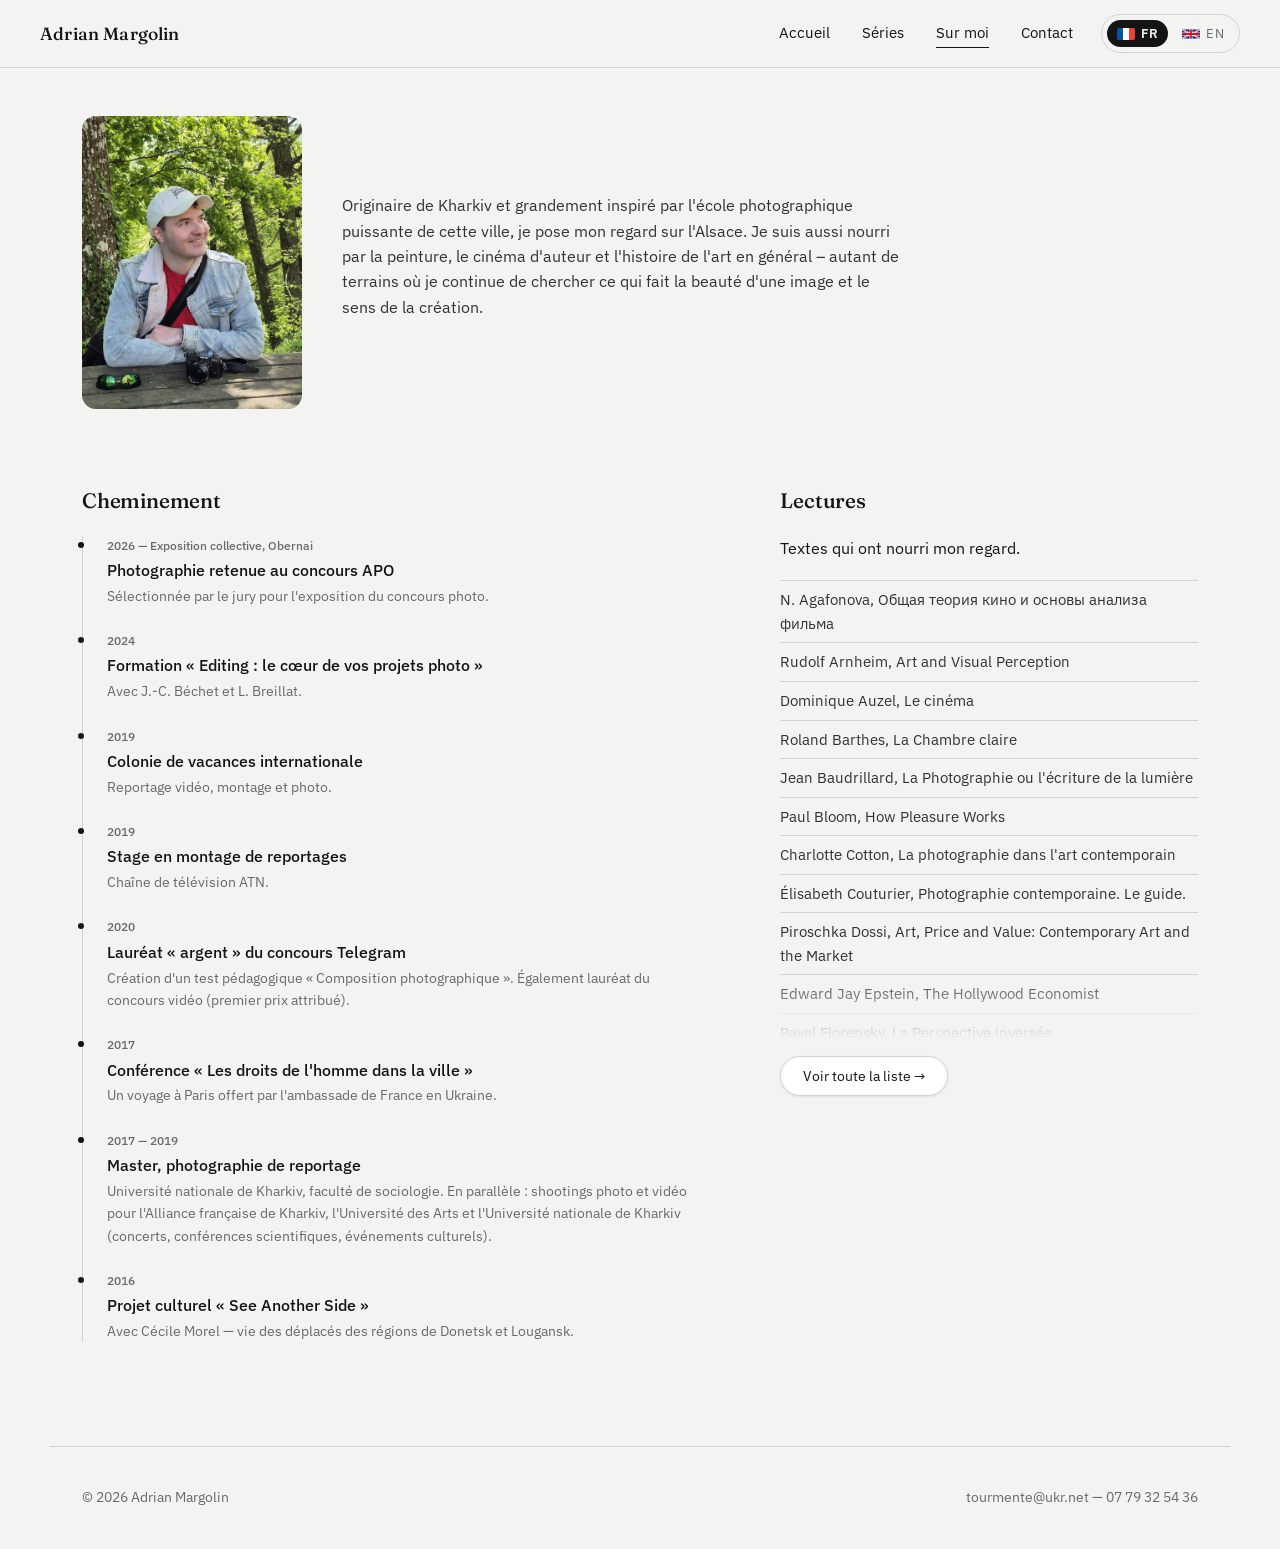
==== apropos.html @ c422d4ca "Add files via upload" ====
<!doctype html>
<html lang="fr">
<head>
<meta charset="utf-8">
<meta name="viewport" content="width=device-width, initial-scale=1">
<title>Sur moi — Adrian Margolin</title>
<meta name="description" content="Adrian Margolin, photographe originaire de Kharkiv, basé à Obernai, Strasbourg, Metz.">
<link rel="icon" type="image/svg+xml" href="assets/img/favicon.svg">
<link rel="stylesheet" href="assets/css/style.css">
<link rel="stylesheet" href="assets/css/contact.css">
</head>
<body>
<script src="assets/js/transition.js"></script>
<script src="assets/js/i18n.js"></script>

<nav class="site-nav">
  <a class="mark" href="index.html">Adrian Margolin</a>
  <div class="nav-links-wrap">
  <ul>
    <li><a href="index.html"><span data-en="Home">Accueil</span></a></li>
    <li><a href="series.html"><span data-en="Series">Séries</span></a></li>
    <li><a href="apropos.html" aria-current="page"><span data-en="About">Sur moi</span></a></li>
    <li><a href="contact.html"><span data-en="Contact">Contact</span></a></li>
  </ul>
  <div class="nav-right">
    <div class="lang-toggle">
      <button type="button" data-lang-btn="fr"><svg class="flag" viewBox="0 0 30 20" aria-hidden="true"><rect width="10" height="20" fill="#0055A4"/><rect x="10" width="10" height="20" fill="#fff"/><rect x="20" width="10" height="20" fill="#EF4135"/></svg><span>FR</span></button>
      <span class="sep">/</span>
      <button type="button" data-lang-btn="en"><svg class="flag" viewBox="0 0 60 30" aria-hidden="true"><rect width="60" height="30" fill="#00247d"/><path d="M0,0 L60,30 M60,0 L0,30" stroke="#fff" stroke-width="6"/><path d="M0,0 L60,30 M60,0 L0,30" stroke="#cf142b" stroke-width="2"/><path d="M30,0 V30 M0,15 H60" stroke="#fff" stroke-width="10"/><path d="M30,0 V30 M0,15 H60" stroke="#cf142b" stroke-width="6"/></svg><span>EN</span></button>
    </div>
  </div>
  </div>
</nav>

<header class="apropos-head container">
  <div class="apropos-portrait">
    <img src="photos/adrian-portrait.jpg" alt="Adrian Margolin, appareil photo à la main" data-en-alt="Adrian Margolin, holding a camera">
  </div>
  <div class="apropos-text">
    <p data-en="Originally from Kharkiv and deeply inspired by that city's powerful photographic school, I now turn my eye to Alsace. I am also nourished by painting, arthouse cinema and art history in general — all territories where I keep searching for what makes an image beautiful and gives meaning to creation.">Originaire de Kharkiv et grandement inspiré par l'école photographique puissante de cette ville, je pose mon regard sur l'Alsace. Je suis aussi nourri par la peinture, le cinéma d'auteur et l'histoire de l'art en général – autant de terrains où je continue de chercher ce qui fait la beauté d'une image et le sens de la création.</p>
  </div>
</header>

<main class="container">
  <div class="about-grid">
    <div>
      <h2 data-en="Journey">Cheminement</h2>
      <div class="timeline">
        <div class="tl-item">
          <div class="tl-year">2026 — Exposition collective, Obernai</div>
          <div class="tl-title" data-en="Photograph selected for the APO competition">Photographie retenue au concours APO</div>
          <div class="tl-desc" data-en="Selected by the jury for the photo competition's exhibition.">Sélectionnée par le jury pour l'exposition du concours photo.</div>
        </div>
        <div class="tl-item">
          <div class="tl-year">2024</div>
          <div class="tl-title" data-en="Training: « Editing: the heart of your photo projects »">Formation « Editing : le cœur de vos projets photo »</div>
          <div class="tl-desc" data-en="With J.-C. Béchet and L. Breillat.">Avec J.-C. Béchet et L. Breillat.</div>
        </div>
        <div class="tl-item">
          <div class="tl-year">2019</div>
          <div class="tl-title" data-en="International summer camp">Colonie de vacances internationale</div>
          <div class="tl-desc" data-en="Video reporting, editing and photography.">Reportage vidéo, montage et photo.</div>
        </div>
        <div class="tl-item">
          <div class="tl-year">2019</div>
          <div class="tl-title" data-en="Internship editing news reports">Stage en montage de reportages</div>
          <div class="tl-desc" data-en="ATN television channel.">Chaîne de télévision ATN.</div>
        </div>
        <div class="tl-item">
          <div class="tl-year">2020</div>
          <div class="tl-title" data-en="Silver award, Telegram competition">Lauréat « argent » du concours Telegram</div>
          <div class="tl-desc" data-en="Creation of an educational test, « Photographic composition ». Also winner of the video competition (first prize awarded).">Création d'un test pédagogique « Composition photographique ». Également lauréat du concours vidéo (premier prix attribué).</div>
        </div>
        <div class="tl-item">
          <div class="tl-year">2017</div>
          <div class="tl-title" data-en="Conference « Human rights in the city »">Conférence « Les droits de l'homme dans la ville »</div>
          <div class="tl-desc" data-en="A trip to Paris offered by the French embassy in Ukraine.">Un voyage à Paris offert par l'ambassade de France en Ukraine.</div>
        </div>
        <div class="tl-item">
          <div class="tl-year">2017 — 2019</div>
          <div class="tl-title" data-en="Master's degree, documentary photography">Master, photographie de reportage</div>
          <div class="tl-desc" data-en="Kharkiv National University, faculty of sociology. Alongside it: photo and video shoots for the Alliance française de Kharkiv, the University of Arts and Kharkiv National University (concerts, academic conferences, cultural events).">Université nationale de Kharkiv, faculté de sociologie. En parallèle : shootings photo et vidéo pour l'Alliance française de Kharkiv, l'Université des Arts et l'Université nationale de Kharkiv (concerts, conférences scientifiques, événements culturels).</div>
        </div>
        <div class="tl-item">
          <div class="tl-year">2016</div>
          <div class="tl-title" data-en="Cultural project « See Another Side »">Projet culturel « See Another Side »</div>
          <div class="tl-desc" data-en="With Cécile Morel — the life of displaced people from the Donetsk and Luhansk regions.">Avec Cécile Morel — vie des déplacés des régions de Donetsk et Lougansk.</div>
        </div>
      </div>
    </div>

    <div>
      <h2 data-en="Readings">Lectures</h2>
      <p class="lede" style="margin-bottom:20px;" data-en="Texts that have shaped how I see.">Textes qui ont nourri mon regard.</p>
      <div class="reading-wrap" id="reading-wrap">
        <ul class="reading-list" id="reading-list"></ul>
        <div class="reading-fade"></div>
      </div>
      <button class="link-arrow" id="reading-toggle" type="button" data-en="See full list →">Voir toute la liste →</button>
    </div>
  </div>
</main>

<footer class="site-footer container">
  <div class="foot-row">
    <span>© <span id="year"></span> Adrian Margolin</span>
    <span><a href="mailto:tourmente@ukr.net">tourmente@ukr.net</a> — <a href="tel:+33779325436">07 79 32 54 36</a></span>
  </div>
</footer>

<script src="assets/js/main.js"></script>
<script>
  // { auteur, titre } — l'auteur n'est indiqué que lorsqu'il est connu avec certitude ;
  // pas de nom inventé pour les autres.
  var LECTURES = [
    { titre: "Общая теория кино и основы анализа фильма", auteur: "N. Agafonova" },
    { titre: "Art and Visual Perception", auteur: "Rudolf Arnheim" },
    { titre: "Le cinéma", auteur: "Dominique Auzel" },
    { titre: "La Chambre claire", auteur: "Roland Barthes" },
    { titre: "La Photographie ou l'écriture de la lumière", auteur: "Jean Baudrillard" },
    { titre: "How Pleasure Works", auteur: "Paul Bloom" },
    { titre: "La photographie dans l'art contemporain", auteur: "Charlotte Cotton" },
    { titre: "Photographie contemporaine. Le guide.", auteur: "Élisabeth Couturier" },
    { titre: "Art, Price and Value: Contemporary Art and the Market", auteur: "Piroschka Dossi" },
    { titre: "The Hollywood Economist", auteur: "Edward Jay Epstein" },
    { titre: "La Perspective inversée", auteur: "Pavel Florensky" },
    { titre: "Pour une philosophie de la photographie", auteur: "Vilém Flusser" },
    { titre: "The Curator's Handbook", auteur: "Adrian George" },
    { titre: "Lettres à son frère Théo", auteur: "Vincent van Gogh" },
    { titre: "White Space Is Not Your Enemy", auteur: "Kim Golombisky & Rebecca Hagen" },
    { titre: "Warhol", auteur: "Klaus Honnef" },
    { titre: "The Art of Color", auteur: "Johannes Itten" },
    { titre: "Du spirituel dans l'art et dans la peinture en particulier", auteur: "Vassily Kandinsky" },
    { titre: "Point et ligne sur plan : contribution à l'analyse des éléments de la peinture", auteur: "Vassily Kandinsky" },
    { titre: "Фотография как", auteur: "Aleksandr Lapin" },
    { titre: "Sémiotique du cinéma", auteur: "Youri Lotman" },
    { titre: "De Cézanne au suprématisme", auteur: "Kasimir Malevitch" },
    { titre: "Dialogue: The Art of Verbal Action for Page, Stage, and Screen", auteur: "Robert McKee" },
    { titre: "Story. Substance, Structure, Style and The Principles of Screenwriting", auteur: "Robert McKee" },
    { titre: "Кино между адом и раем", auteur: "Alexandre Mitta" },
    { titre: "Petite philosophie de l'art de Platon à Deleuze", auteur: "Cyril Morana & Éric Oudin" },
    { titre: "Les couleurs de nos souvenirs", auteur: "Michel Pastoureau" },
    { titre: "Du Beau", auteur: "Plotin" },
    { titre: "The Evolution of Beauty", auteur: "Richard Prum" },
    { titre: "La photographie, entre document et art contemporain", auteur: "André Rouillé" },
    { titre: "L'expérience esthétique", auteur: "Jean-Marie Schaeffer" },
    { titre: "Sur la photographie", auteur: "Susan Sontag" },
    { titre: "Le XXe siècle, histoire philosophique des arts", auteur: "Carole Talon-Hugon" },
    { titre: "An Introduction to the Historical Study of Art", auteur: "Boris Vipper" },
    { titre: "Petite histoire des Couleurs. Chefs-d’œuvres, symbolique, matérieux.", auteur: "Camille Viéville" },
    { titre: "Perfect Me: Beauty as an Ethical Ideal", auteur: "Heather Widdows" },
  ];

  var list = document.getElementById('reading-list');
  LECTURES.forEach(function (item) {
    var li = document.createElement('li');
    li.textContent = item.auteur ? (item.auteur + ', ' + item.titre) : item.titre;
    list.appendChild(li);
  });

  var wrap = document.getElementById('reading-wrap');
  var toggle = document.getElementById('reading-toggle');
  toggle.addEventListener('click', function () {
    var expanded = wrap.classList.toggle('is-expanded');
    var lang = window.siteLang ? window.siteLang() : 'fr';
    var labels = expanded
      ? { fr: 'Voir moins ←', en: 'See less ←' }
      : { fr: 'Voir toute la liste →', en: 'See full list →' };
    toggle.textContent = labels[lang];
  });
</script>
</body>
</html>
---- assets/css/style.css ----
/* =========================================================
   Adrian Margolin — Portfolio photographique
   style.css : réinitialisation, tokens, typographie, nav, footer
   ========================================================= */

@import url('https://fonts.googleapis.com/css2?family=Fraunces:ital,opsz,wght@0,9..144,300;0,9..144,400;0,9..144,500;0,9..144,600;1,9..144,400;1,9..144,500&family=IBM+Plex+Sans:wght@400;500;600&display=swap');

:root{
  /* neutre, classique : le gris très clair porte les images, pas de teinte marketing */
  --ink:        #141414;
  --ink-soft:   #33322f;
  --bone:       #f3f3f1;
  --bone-dim:   #e5e4e0;
  --paper-line: #d3d2cd;
  --stone:      #6a6965;
  --dusk:       #33456b;
  --dusk-dim:   #cfd6e4;

  --font-display: 'Fraunces', Georgia, serif;
  --font-body: 'IBM Plex Sans', -apple-system, sans-serif;

  --measure: 62ch;
  --nav-h: 68px;
}

*, *::before, *::after{ box-sizing: border-box; }

figure{ margin: 0; }

html{ scroll-behavior: smooth; }

body{
  margin:0;
  background: var(--bone);
  color: var(--ink);
  font-family: var(--font-body);
  font-size: 16px;
  line-height: 1.55;
  -webkit-font-smoothing: antialiased;
}

@media (prefers-reduced-motion: reduce){
  html{ scroll-behavior:auto; }
  *, *::before, *::after{ animation-duration: 0.001ms !important; animation-iteration-count: 1 !important; transition-duration: 0.001ms !important; }
}

img{ max-width:100%; display:block; }

a{ color:inherit; text-decoration:none; }

h1,h2,h3{
  font-family: var(--font-display);
  font-weight: 500;
  margin: 0;
  letter-spacing: -0.01em;
}

p{ margin: 0 0 1em; max-width: var(--measure); }

:focus-visible{
  outline: 2px solid var(--dusk);
  outline-offset: 3px;
}

.container{
  max-width: 1180px;
  margin: 0 auto;
  padding: 0 32px;
}

@media (max-width: 640px){
  .container{ padding: 0 20px; }
}

/* ---------- Navigation ---------- */
.site-nav{
  position: relative;
  height: var(--nav-h);
  display:flex;
  align-items:center;
  justify-content:space-between;
  padding: 0 40px;
  border-bottom: 1px solid var(--paper-line);
  background: var(--bone);
  z-index: 200;
}

.site-nav .mark{
  font-family: var(--font-display);
  font-size: 1.1rem;
  font-weight: 500;
  letter-spacing: 0.01em;
}

.site-nav ul{
  list-style:none;
  display:flex;
  gap: 32px;
  margin:0; padding:0;
  font-size: 0.92rem;
}

.site-nav a{
  position:relative;
  padding: 4px 0;
}

.site-nav a::after{
  content:"";
  position:absolute;
  left:0; right:0; bottom:-2px;
  height:1px;
  background: currentColor;
  transform: scaleX(0);
  transform-origin: left;
  transition: transform .3s ease;
}

.site-nav a:hover::after,
.site-nav a[aria-current="page"]::after{
  transform: scaleX(1);
}

@media (max-width: 640px){
  .site-nav{ padding: 0 20px; }
  .site-nav ul{ gap: 18px; font-size: .84rem; }
}

/* ---------- Liens d'action ----------
   Pas de boutons pleins ni de pilules : un lien de texte simple,
   souligné au survol, comme sur un site d'artiste. */
.link-arrow{
  display:inline-flex;
  align-items:baseline;
  gap: 8px;
  font-family: var(--font-body);
  font-size: .95rem;
  color: var(--ink);
  border-bottom: 1px solid var(--ink);
  padding-bottom: 2px;
  transition: opacity .2s ease;
}
.link-arrow:hover{ opacity: .6; }

.link-arrow-light{
  color: var(--bone);
  border-bottom-color: rgba(243,243,241,.6);
}

/* variante conservée pour la visionneuse : discrète, non pleine */
.btn-line{
  display:inline-block;
  padding: 9px 18px;
  font-family: var(--font-body);
  font-size: .86rem;
  color: var(--ink);
  border: 1px solid var(--paper-line);
  border-radius: 999px;
  transition: border-color .2s ease;
}
.btn-line:hover{ border-color: var(--ink); }

/* ---------- Section utilities ---------- */
.eyebrow-plain{
  font-family: var(--font-body);
  font-size: .82rem;
  color: var(--stone);
  margin: 0 0 10px;
}

section{ padding: 96px 0; }

@media (max-width: 720px){
  section{ padding: 64px 0; }
}

.section-head{
  display:flex;
  justify-content:space-between;
  align-items:flex-end;
  gap: 24px;
  margin-bottom: 44px;
}

hr.rule{
  border:none;
  border-top: 1px solid var(--paper-line);
  margin: 0;
}

/* ---------- Footer ----------
   Plat, clair, sans bloc sombre : une ligne de séparation et le nécessaire. */
.site-footer{
  border-top: 1px solid var(--paper-line);
  padding-top: 40px;
  padding-bottom: 40px;
  color: var(--stone);
  font-size: .88rem;
}

.site-footer .foot-row{
  display:flex;
  justify-content:space-between;
  flex-wrap: wrap;
  gap: 14px;
}

.site-footer a:hover{ text-decoration: underline; }

/* ---------- Page header (galerie / contact) ---------- */
.page-head{
  padding: 56px 0 48px;
  border-bottom: 1px solid var(--paper-line);
}

.page-head h1{
  font-size: clamp(2.2rem, 5vw, 3.4rem);
  max-width: 16ch;
}

.page-head .lede{
  margin-top: 18px;
  color: var(--stone);
  font-size: 1.05rem;
  max-width: 52ch;
}

/* ---------- Transition en fondu entre les pages ---------- */
html.fade-ready{
  opacity: 0;
}

html.fade-ready.fade-in{
  opacity: 1;
  transition: opacity 260ms ease;
}

html.fade-ready.fade-out{
  opacity: 0;
  transition: opacity 220ms ease;
}

@media (prefers-reduced-motion: reduce){
  html.fade-ready{ opacity: 1; transition: none !important; }
}

/* ---------- Le photographe qui court après le curseur ---------- */
#cursor-chaser{
  position: fixed;
  top: 0; left: 0;
  width: 46px; height: 74px;
  z-index: 120;
  pointer-events: none;
  background-repeat: no-repeat;
  background-size: auto 100%;
  image-rendering: pixelated;
  will-change: transform;
  display: none;
}

#cursor-chaser.is-active{ display: block; }

/* ---------- Bouton "retour en haut" ---------- */
#back-to-top{
  position: fixed;
  right: 28px;
  bottom: 28px;
  width: 46px;
  height: 46px;
  border-radius: 50%;
  background: var(--ink);
  color: var(--bone);
  border: none;
  display: flex;
  align-items: center;
  justify-content: center;
  cursor: pointer;
  opacity: 0;
  visibility: hidden;
  transform: translateY(10px);
  transition: opacity .25s ease, transform .25s ease, visibility .25s;
  z-index: 150;
  box-shadow: 0 2px 10px rgba(0,0,0,.18);
}

#back-to-top.is-visible{
  opacity: 1;
  visibility: visible;
  transform: translateY(0);
}

#back-to-top svg{ width: 18px; height: 18px; }

@media (max-width: 640px){
  #back-to-top{ right: 16px; bottom: 16px; }
}

/* ---------- Bascule de langue ---------- */
.lang-toggle{
  display: flex;
  align-items: center;
  gap: 4px;
  margin-left: 28px;
  padding: 5px;
  border: 1px solid var(--paper-line);
  border-radius: 999px;
  font-size: .8rem;
}

.lang-toggle button{
  display: inline-flex;
  align-items: center;
  gap: 6px;
  background: none;
  border: none;
  padding: 5px 10px;
  border-radius: 999px;
  cursor: pointer;
  color: var(--stone);
  font-family: var(--font-body);
  font-size: .8rem;
  letter-spacing: .02em;
}

.lang-toggle .flag{
  width: 18px;
  height: 12px;
  border-radius: 2px;
  flex-shrink: 0;
}

.lang-toggle button.is-active{
  color: var(--bone);
  background: var(--ink);
  font-weight: 600;
}

.lang-toggle .sep{ display: none; }

.site-nav .nav-right{
  display: flex;
  align-items: center;
}

.nav-links-wrap{
  display: flex;
  align-items: center;
}

@media (max-width: 640px){
  .lang-toggle{ margin-left: 14px; }
}
---- assets/css/contact.css ----
/* =========================================================
   contact.css — page Contact (sobre, claire, uniquement la photo)
   ========================================================= */

.about-grid{
  display:grid;
  grid-template-columns: 1.2fr .8fr;
  gap: 72px;
  padding: 56px 0 80px;
}

.about-grid h2{
  font-size: 1.3rem;
  font-weight: 500;
  margin: 40px 0 18px;
}
.about-grid h2:first-child{ margin-top: 0; }

.about-grid .body-text p{ color: var(--ink-soft); }

.pill-row{
  display:flex;
  flex-wrap:wrap;
  gap: 8px;
  margin-top: 4px;
}

.pill{
  border: 1px solid var(--paper-line);
  padding: 6px 13px;
  font-size: .82rem;
  color: var(--ink-soft);
}

.timeline{
  border-left: 1px solid var(--paper-line);
  padding-left: 24px;
}

.tl-item{ margin-bottom: 24px; position:relative; }
.tl-item::before{
  content:"";
  position:absolute;
  left: -29px; top: 6px;
  width: 6px; height: 6px;
  border-radius: 50%;
  background: var(--ink);
}
.tl-year{
  font-family: var(--font-body);
  font-size: .78rem;
  color: var(--stone);
  font-weight: 500;
  margin-bottom: 3px;
}
.tl-title{ font-weight: 500; }
.tl-desc{ font-size: .9rem; color: var(--stone); margin-top: 2px; }

.distinction{ margin-bottom: 4px; }

@media (max-width: 860px){
  .about-grid{ grid-template-columns: 1fr; gap: 16px; }
}

/* ---------- Contact ---------- */
.contact-section{
  border-top: 1px solid var(--paper-line);
  padding-top: 72px;
  padding-bottom: 88px;
}

.contact-solo{
  display:grid;
  grid-template-columns: 340px 1fr;
  gap: 56px;
  align-items: center;
}

.contact-solo h2{
  font-size: clamp(1.5rem, 3vw, 1.9rem);
  font-weight: 500;
}

.contact-solo .lede{
  color: var(--stone);
  margin-top: 14px;
  max-width: 46ch;
}

.contact-list{
  list-style:none;
  margin: 28px 0 0; padding:0;
  font-size: .98rem;
  max-width: 420px;
}
.contact-list li{
  padding: 13px 0;
  border-top: 1px solid var(--paper-line);
  display:flex;
  justify-content:space-between;
  gap: 20px;
}
.contact-list li:last-child{ border-bottom: 1px solid var(--paper-line); }
.contact-list span.label{ color: var(--stone); font-size: .84rem; }

@media (max-width: 720px){
  .contact-solo{ grid-template-columns: 1fr; gap: 28px; }
}

/* ---------- Page "Sur moi" ---------- */
.apropos-head{
  display:grid;
  grid-template-columns: 220px 1fr;
  gap: 40px;
  align-items:center;
  padding-top: 48px;
  padding-bottom: 20px;
}

.apropos-portrait img{
  width:100%;
  aspect-ratio: 3/4;
  object-fit: cover;
  border-radius: 14px;
}

.apropos-head h1{ font-size: clamp(1.25rem, 2.1vw, 1.55rem); font-weight:500; margin-top:8px; line-height:1.35; }

@media (max-width: 640px){
  .apropos-head{ grid-template-columns: 140px 1fr; gap: 22px; }
}

/* ---------- Lectures ---------- */
.reading-list{
  list-style:none;
  margin:0; padding:0;
  columns: 2 220px;
  column-gap: 28px;
  font-size: .92rem;
  color: var(--ink-soft);
  line-height: 1.6;
}
.reading-list li{
  break-inside: avoid;
  padding: 7px 0;
  border-top: 1px solid var(--paper-line);
}

.reading-wrap{
  position: relative;
  max-height: 460px;
  overflow: hidden;
}

.reading-wrap.is-expanded{ max-height: none; }

.reading-wrap .reading-fade{
  position: absolute;
  left:0; right:0; bottom:0;
  height: 70px;
  background: linear-gradient(to bottom, rgba(243,243,241,0), var(--bone));
  pointer-events: none;
}

.reading-wrap.is-expanded .reading-fade{ display:none; }

@media (max-width: 640px){
  .reading-list{ columns: 1; }
}

/* ---------- Texte simple "Sur moi" (sans titre) ---------- */
.apropos-text p{
  color: var(--ink-soft);
  font-size: 1.02rem;
  max-width: 56ch;
}
.apropos-text p:first-child{ margin-bottom: 14px; }

/* ---------- Bouton "voir toute la liste" : blanc, arrondi ---------- */
#reading-toggle{
  display: inline-block;
  margin-top: 16px;
  padding: 10px 22px;
  background: #fff;
  border: 1px solid var(--paper-line);
  border-radius: 999px;
  box-shadow: 0 1px 3px rgba(0,0,0,.08);
  font-size: .88rem;
  color: var(--ink);
}
#reading-toggle:hover{ box-shadow: 0 2px 6px rgba(0,0,0,.12); border-color: var(--ink); }

/* ---------- Portrait sur Contact ---------- */
.contact-avatar{
  width: 100%;
  aspect-ratio: 3/4;
  object-fit: cover;
  border-radius: 18px;
}
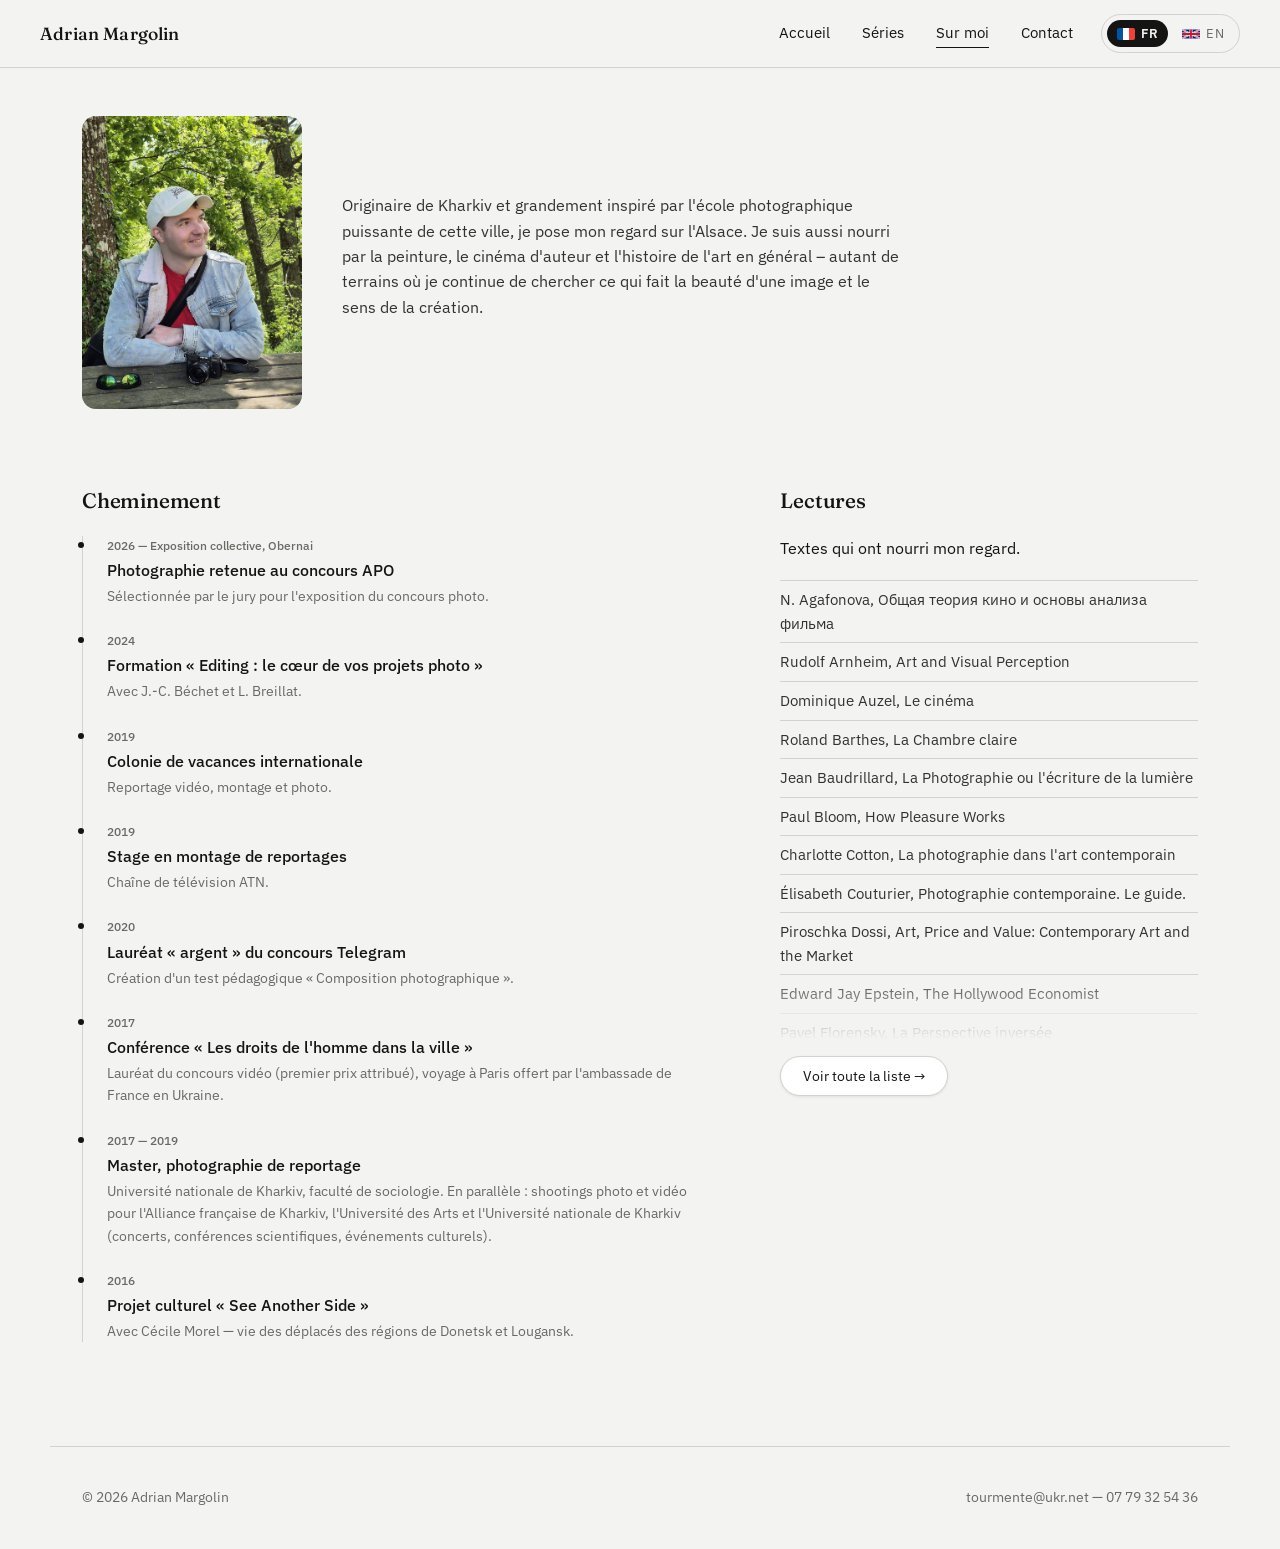
==== commit 546fe00d: "Modify timeline descriptions in apropos.html Updated descriptions for awards and events in the timel" ====
--- a/apropos.html
+++ b/apropos.html
@@ -69,12 +69,12 @@
         <div class="tl-item">
           <div class="tl-year">2020</div>
           <div class="tl-title" data-en="Silver award, Telegram competition">Lauréat « argent » du concours Telegram</div>
-          <div class="tl-desc" data-en="Creation of an educational test, « Photographic composition ». Also winner of the video competition (first prize awarded).">Création d'un test pédagogique « Composition photographique ». Également lauréat du concours vidéo (premier prix attribué).</div>
+          <div class="tl-desc" data-en="Creation of an educational test, « Photographic composition ».">Création d'un test pédagogique « Composition photographique ».</div>
         </div>
         <div class="tl-item">
           <div class="tl-year">2017</div>
           <div class="tl-title" data-en="Conference « Human rights in the city »">Conférence « Les droits de l'homme dans la ville »</div>
-          <div class="tl-desc" data-en="A trip to Paris offered by the French embassy in Ukraine.">Un voyage à Paris offert par l'ambassade de France en Ukraine.</div>
+          <div class="tl-desc" data-en="Winner of the video competition (first prize awarded), trip to Paris offered by the French embassy in Ukraine.">Lauréat du concours vidéo (premier prix attribué), voyage à Paris offert par l'ambassade de France en Ukraine.</div>
         </div>
         <div class="tl-item">
           <div class="tl-year">2017 — 2019</div>
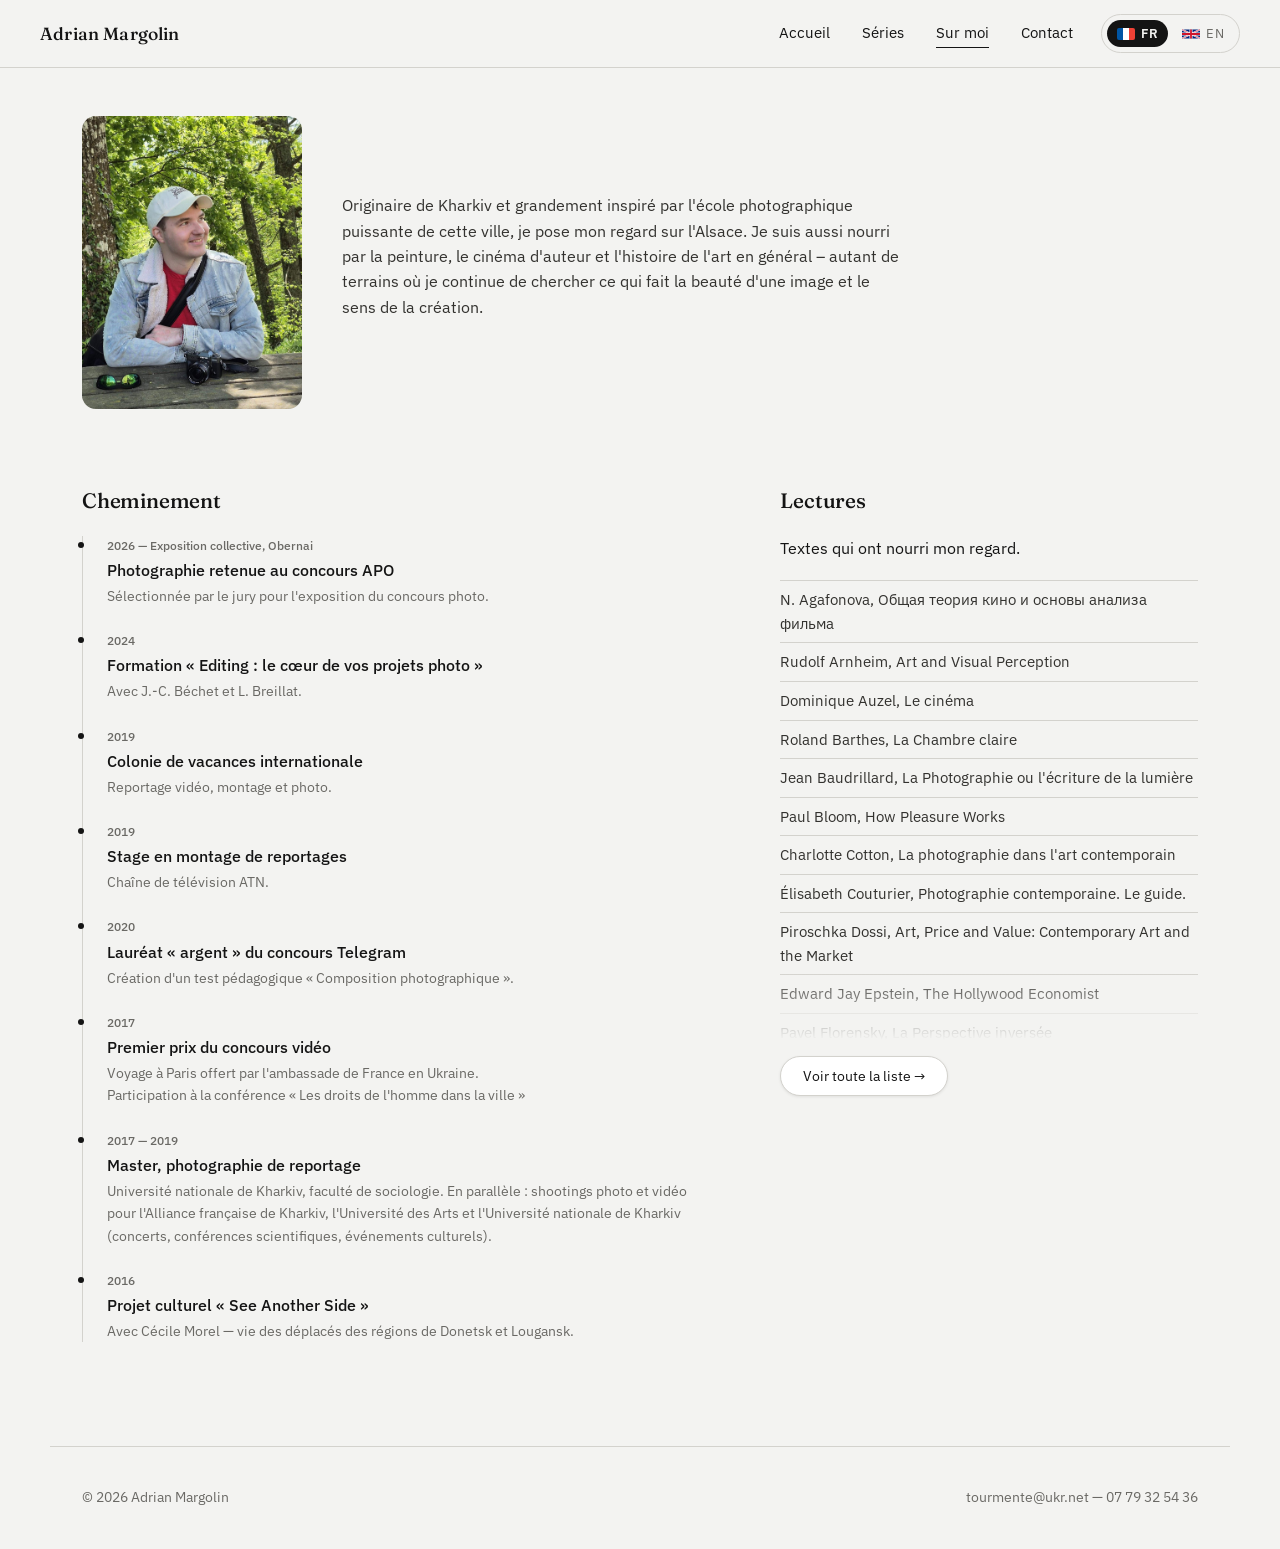
==== commit 97054ff6: "Update award details in apropos.html" ====
--- a/apropos.html
+++ b/apropos.html
@@ -72,9 +72,9 @@
           <div class="tl-desc" data-en="Creation of an educational test, « Photographic composition ».">Création d'un test pédagogique « Composition photographique ».</div>
         </div>
         <div class="tl-item">
-          <div class="tl-year">2017</div>
-          <div class="tl-title" data-en="Conference « Human rights in the city »">Conférence « Les droits de l'homme dans la ville »</div>
-          <div class="tl-desc" data-en="Winner of the video competition (first prize awarded), trip to Paris offered by the French embassy in Ukraine.">Lauréat du concours vidéo (premier prix attribué), voyage à Paris offert par l'ambassade de France en Ukraine.</div>
+        <div class="tl-year">2017</div>
+        <div class="tl-title" data-en="First prize in the video competition">Premier prix du concours vidéo</div>
+        <div class="tl-desc" data-en="Trip to Paris offered by the French Embassy in Ukraine.<br>Participation in the conference « Human Rights in the City »">Voyage à Paris offert par l'ambassade de France en Ukraine.<br>Participation à la conférence « Les droits de l'homme dans la ville »</div>
         </div>
         <div class="tl-item">
           <div class="tl-year">2017 — 2019</div>
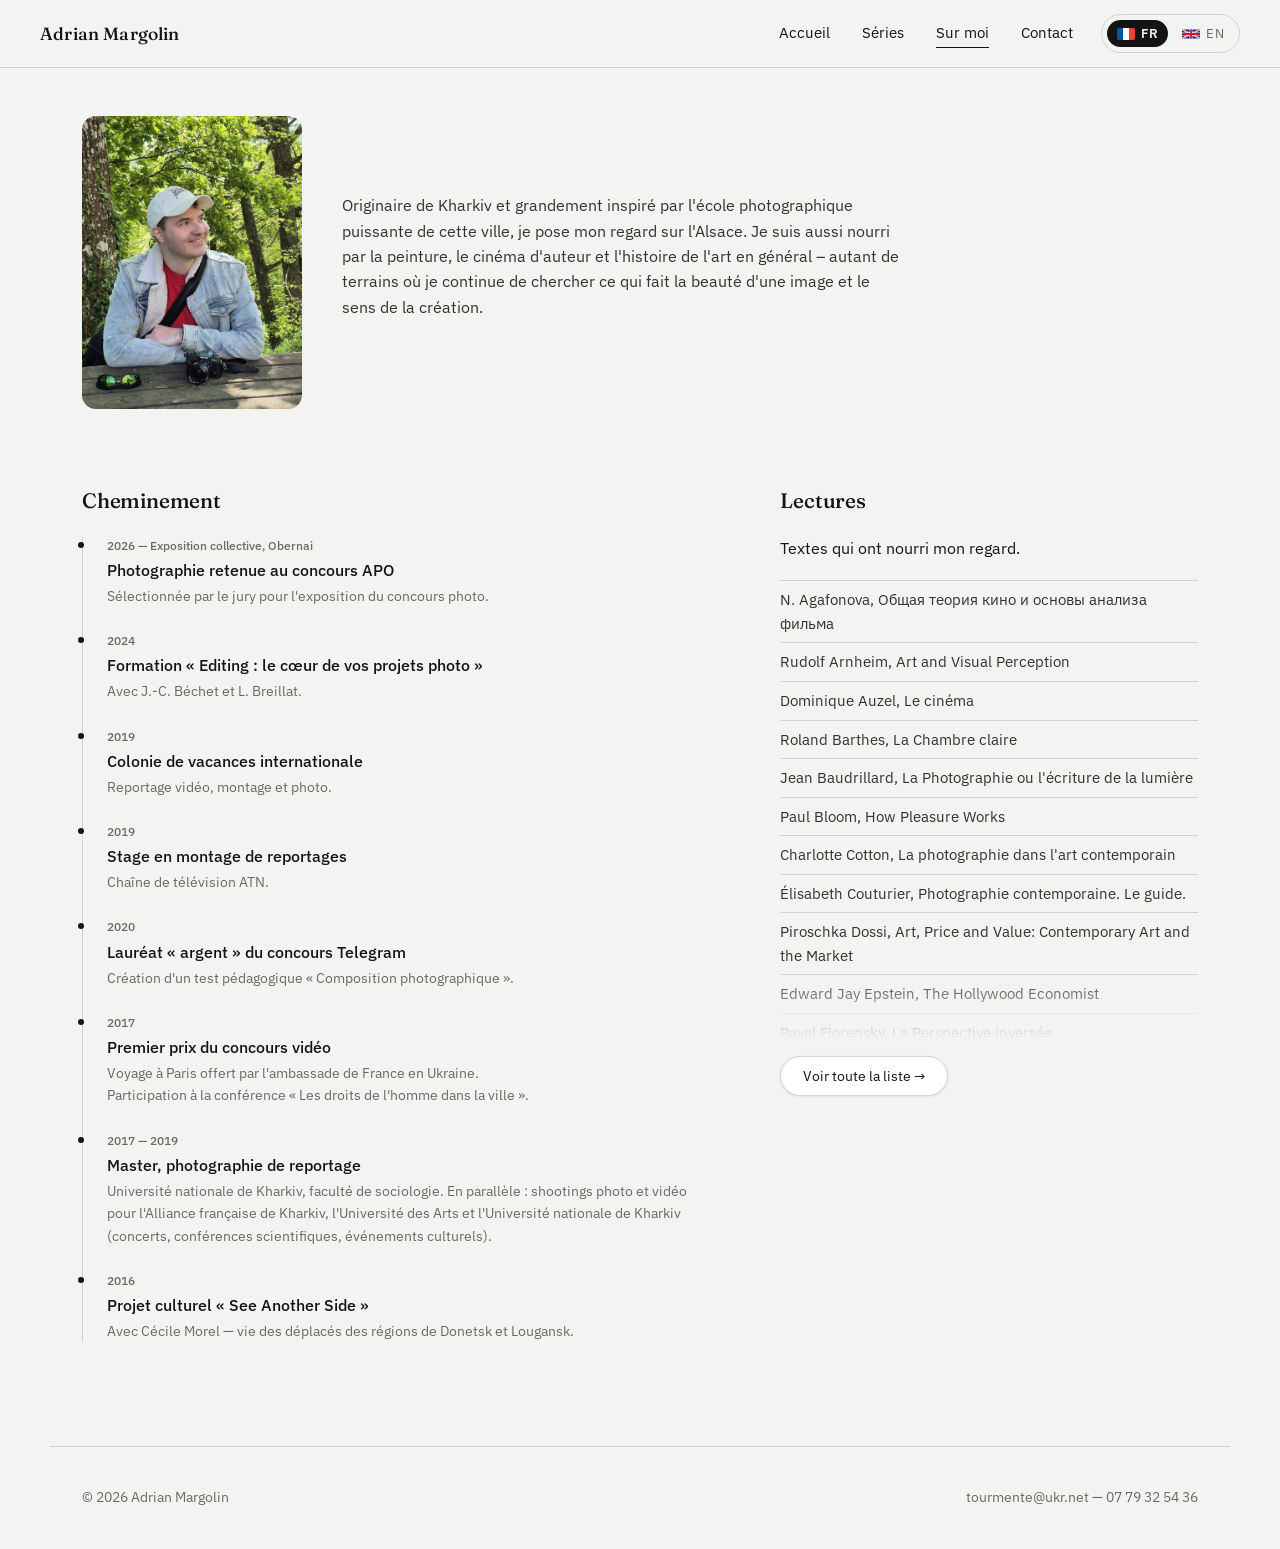
==== commit c562d54b: "Fix punctuation in tl-desc for 2017 prize Corrected punctuation in the description of a prize." ====
--- a/apropos.html
+++ b/apropos.html
@@ -74,7 +74,7 @@
         <div class="tl-item">
         <div class="tl-year">2017</div>
         <div class="tl-title" data-en="First prize in the video competition">Premier prix du concours vidéo</div>
-        <div class="tl-desc" data-en="Trip to Paris offered by the French Embassy in Ukraine.<br>Participation in the conference « Human Rights in the City »">Voyage à Paris offert par l'ambassade de France en Ukraine.<br>Participation à la conférence « Les droits de l'homme dans la ville »</div>
+        <div class="tl-desc" data-en="Trip to Paris offered by the French Embassy in Ukraine.<br>Participation in the conference « Human Rights in the City ».">Voyage à Paris offert par l'ambassade de France en Ukraine.<br>Participation à la conférence « Les droits de l'homme dans la ville ».</div>
         </div>
         <div class="tl-item">
           <div class="tl-year">2017 — 2019</div>
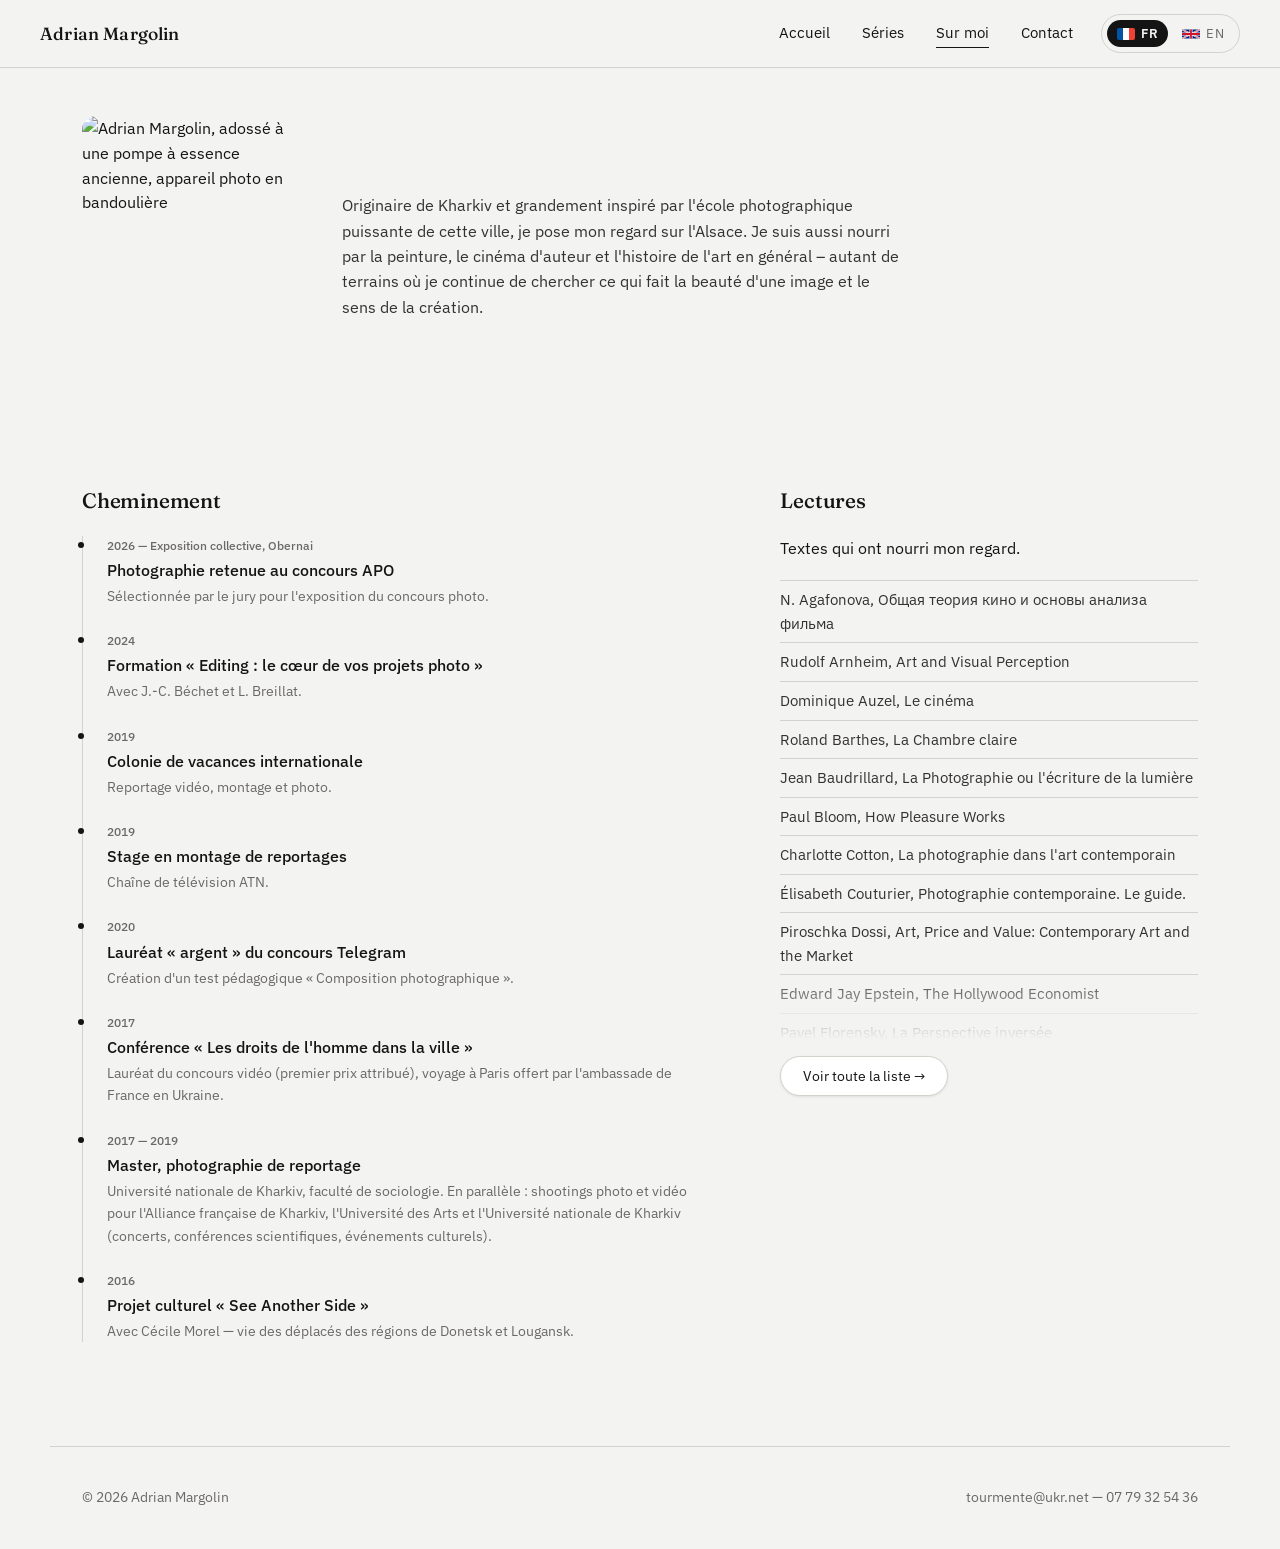
==== commit 9325945c: "Update portrait image and award descriptions in apropos.html" ====
--- a/apropos.html
+++ b/apropos.html
@@ -34,7 +34,7 @@
 
 <header class="apropos-head container">
   <div class="apropos-portrait">
-    <img src="photos/adrian-portrait.jpg" alt="Adrian Margolin, appareil photo à la main" data-en-alt="Adrian Margolin, holding a camera">
+    <img src="photos/adrian-portrait-pompe.jpg" alt="Adrian Margolin, adossé à une pompe à essence ancienne, appareil photo en bandoulière" data-en-alt="Adrian Margolin leaning on a vintage petrol pump, camera around his neck">
   </div>
   <div class="apropos-text">
     <p data-en="Originally from Kharkiv and deeply inspired by that city's powerful photographic school, I now turn my eye to Alsace. I am also nourished by painting, arthouse cinema and art history in general — all territories where I keep searching for what makes an image beautiful and gives meaning to creation.">Originaire de Kharkiv et grandement inspiré par l'école photographique puissante de cette ville, je pose mon regard sur l'Alsace. Je suis aussi nourri par la peinture, le cinéma d'auteur et l'histoire de l'art en général – autant de terrains où je continue de chercher ce qui fait la beauté d'une image et le sens de la création.</p>
@@ -72,9 +72,9 @@
           <div class="tl-desc" data-en="Creation of an educational test, « Photographic composition ».">Création d'un test pédagogique « Composition photographique ».</div>
         </div>
         <div class="tl-item">
-        <div class="tl-year">2017</div>
-        <div class="tl-title" data-en="First prize in the video competition">Premier prix du concours vidéo</div>
-        <div class="tl-desc" data-en="Trip to Paris offered by the French Embassy in Ukraine.<br>Participation in the conference « Human Rights in the City ».">Voyage à Paris offert par l'ambassade de France en Ukraine.<br>Participation à la conférence « Les droits de l'homme dans la ville ».</div>
+          <div class="tl-year">2017</div>
+          <div class="tl-title" data-en="Conference « Human rights in the city »">Conférence « Les droits de l'homme dans la ville »</div>
+          <div class="tl-desc" data-en="Winner of the video competition (first prize awarded), trip to Paris offered by the French embassy in Ukraine.">Lauréat du concours vidéo (premier prix attribué), voyage à Paris offert par l'ambassade de France en Ukraine.</div>
         </div>
         <div class="tl-item">
           <div class="tl-year">2017 — 2019</div>
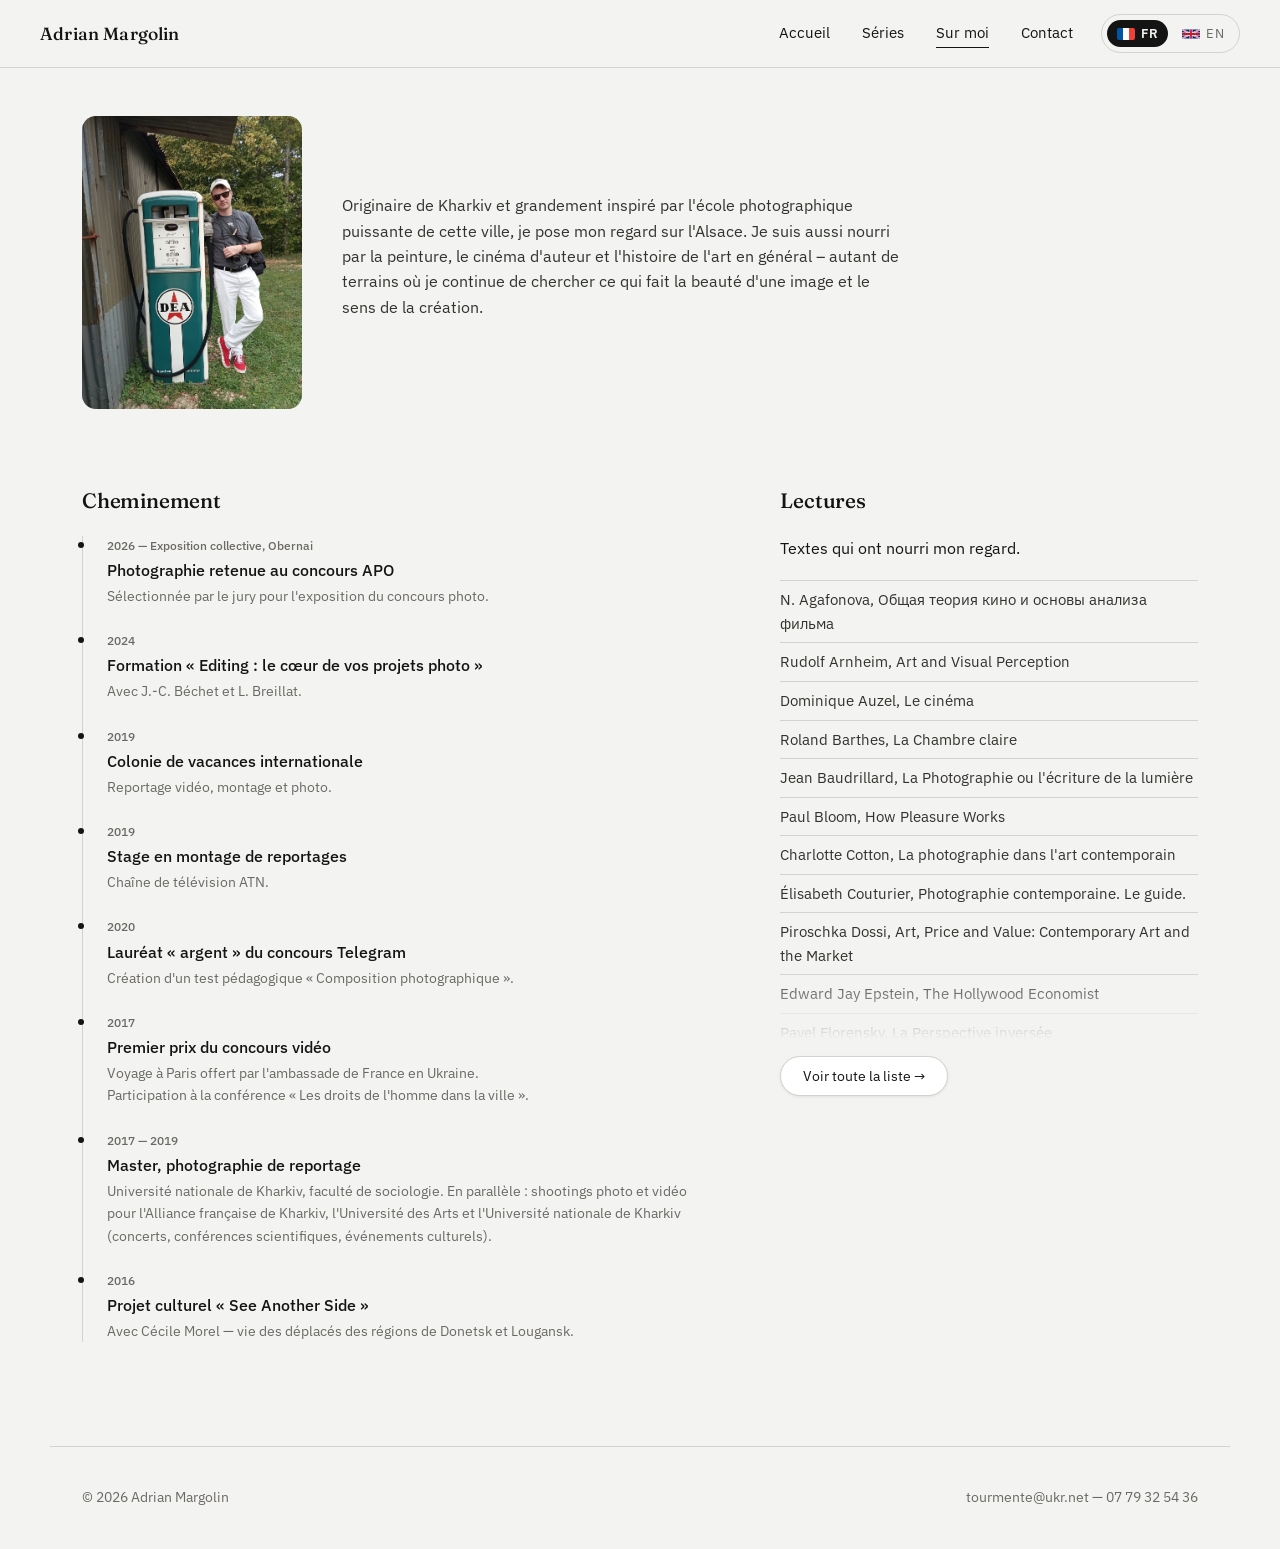
==== commit 9b676b40: "Add files via upload" ====
--- a/apropos.html
+++ b/apropos.html
@@ -72,9 +72,9 @@
           <div class="tl-desc" data-en="Creation of an educational test, « Photographic composition ».">Création d'un test pédagogique « Composition photographique ».</div>
         </div>
         <div class="tl-item">
-          <div class="tl-year">2017</div>
-          <div class="tl-title" data-en="Conference « Human rights in the city »">Conférence « Les droits de l'homme dans la ville »</div>
-          <div class="tl-desc" data-en="Winner of the video competition (first prize awarded), trip to Paris offered by the French embassy in Ukraine.">Lauréat du concours vidéo (premier prix attribué), voyage à Paris offert par l'ambassade de France en Ukraine.</div>
+        <div class="tl-year">2017</div>
+        <div class="tl-title" data-en="First prize in the video competition">Premier prix du concours vidéo</div>
+        <div class="tl-desc" data-en="Trip to Paris offered by the French Embassy in Ukraine.<br>Participation in the conference « Human Rights in the City ».">Voyage à Paris offert par l'ambassade de France en Ukraine.<br>Participation à la conférence « Les droits de l'homme dans la ville ».</div>
         </div>
         <div class="tl-item">
           <div class="tl-year">2017 — 2019</div>
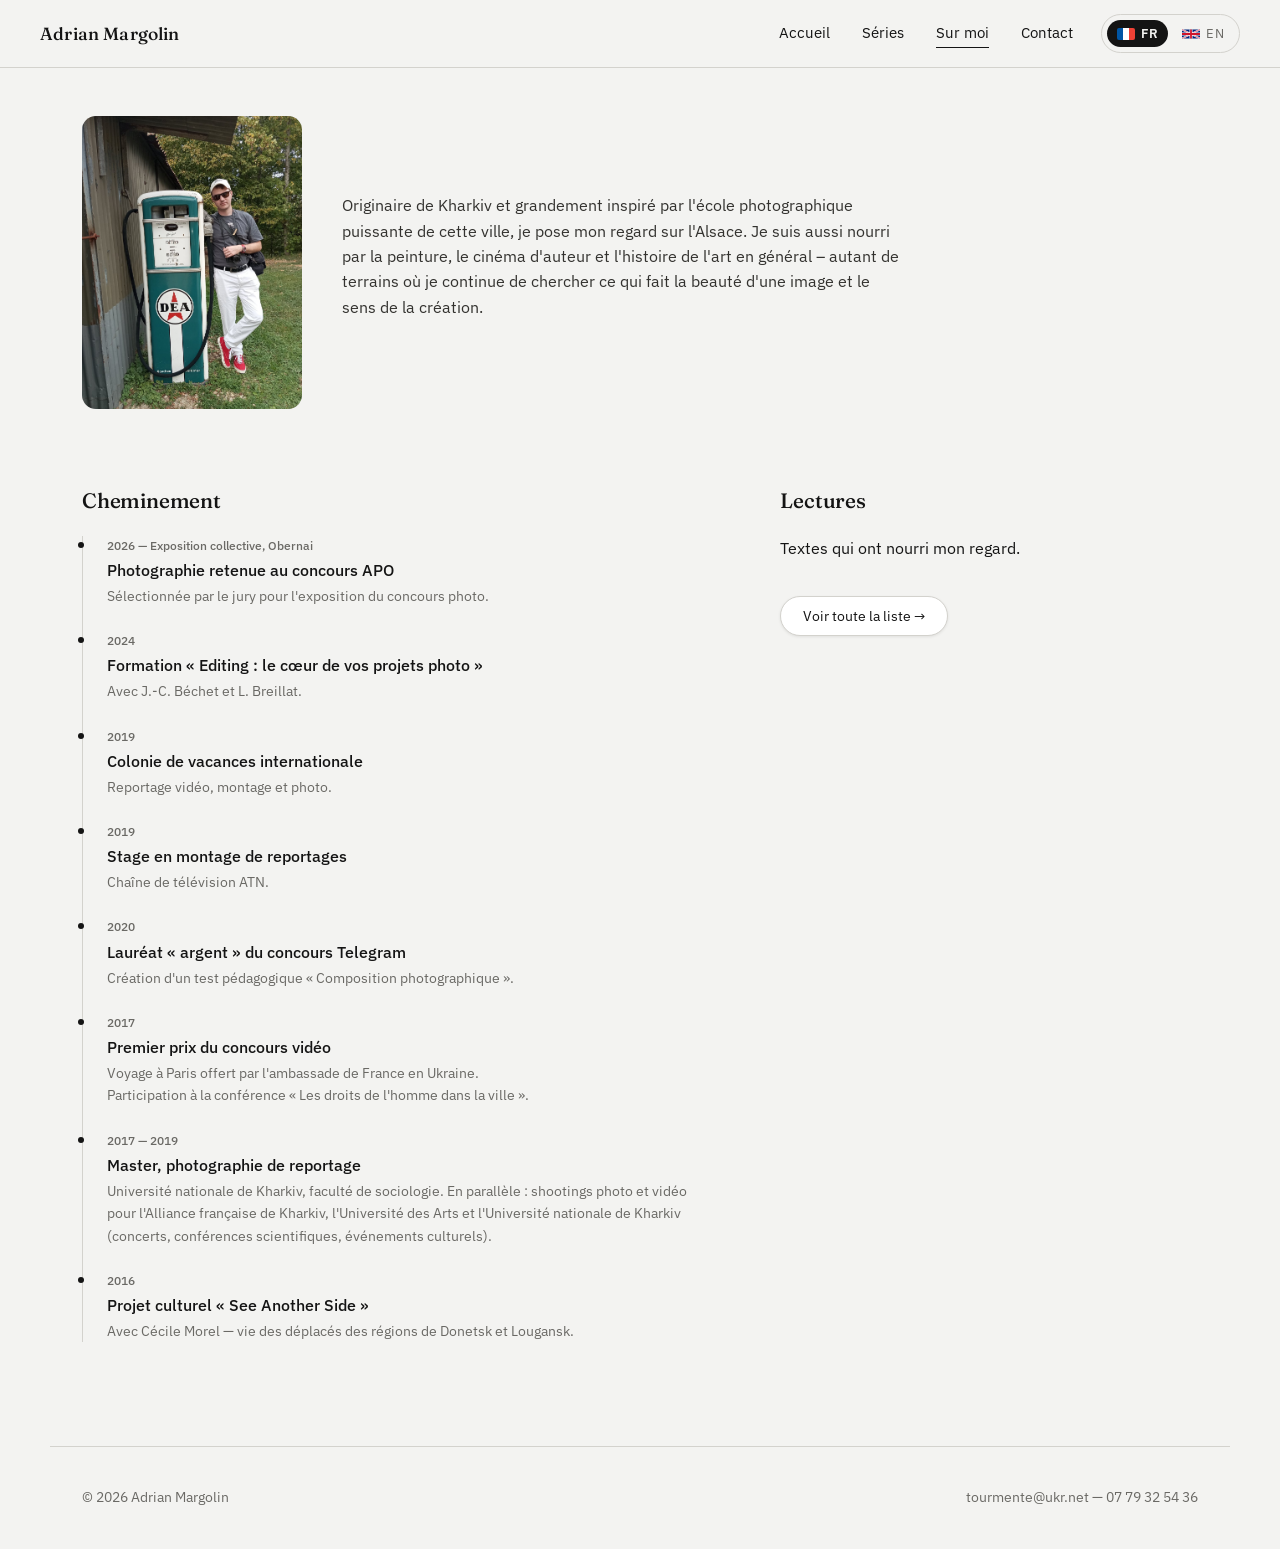
==== commit bdb7bfda: "Update lecture title to English translation" ====
--- a/apropos.html
+++ b/apropos.html
@@ -113,7 +113,7 @@
   // { auteur, titre } — l'auteur n'est indiqué que lorsqu'il est connu avec certitude ;
   // pas de nom inventé pour les autres.
   var LECTURES = [
-    { titre: "Общая теория кино и основы анализа фильма", auteur: "N. Agafonova" },
+    { titre: "General Theory of Cinema and Fundamentals of Film Analysis: "N. Agafonova" },
     { titre: "Art and Visual Perception", auteur: "Rudolf Arnheim" },
     { titre: "Le cinéma", auteur: "Dominique Auzel" },
     { titre: "La Chambre claire", auteur: "Roland Barthes" },
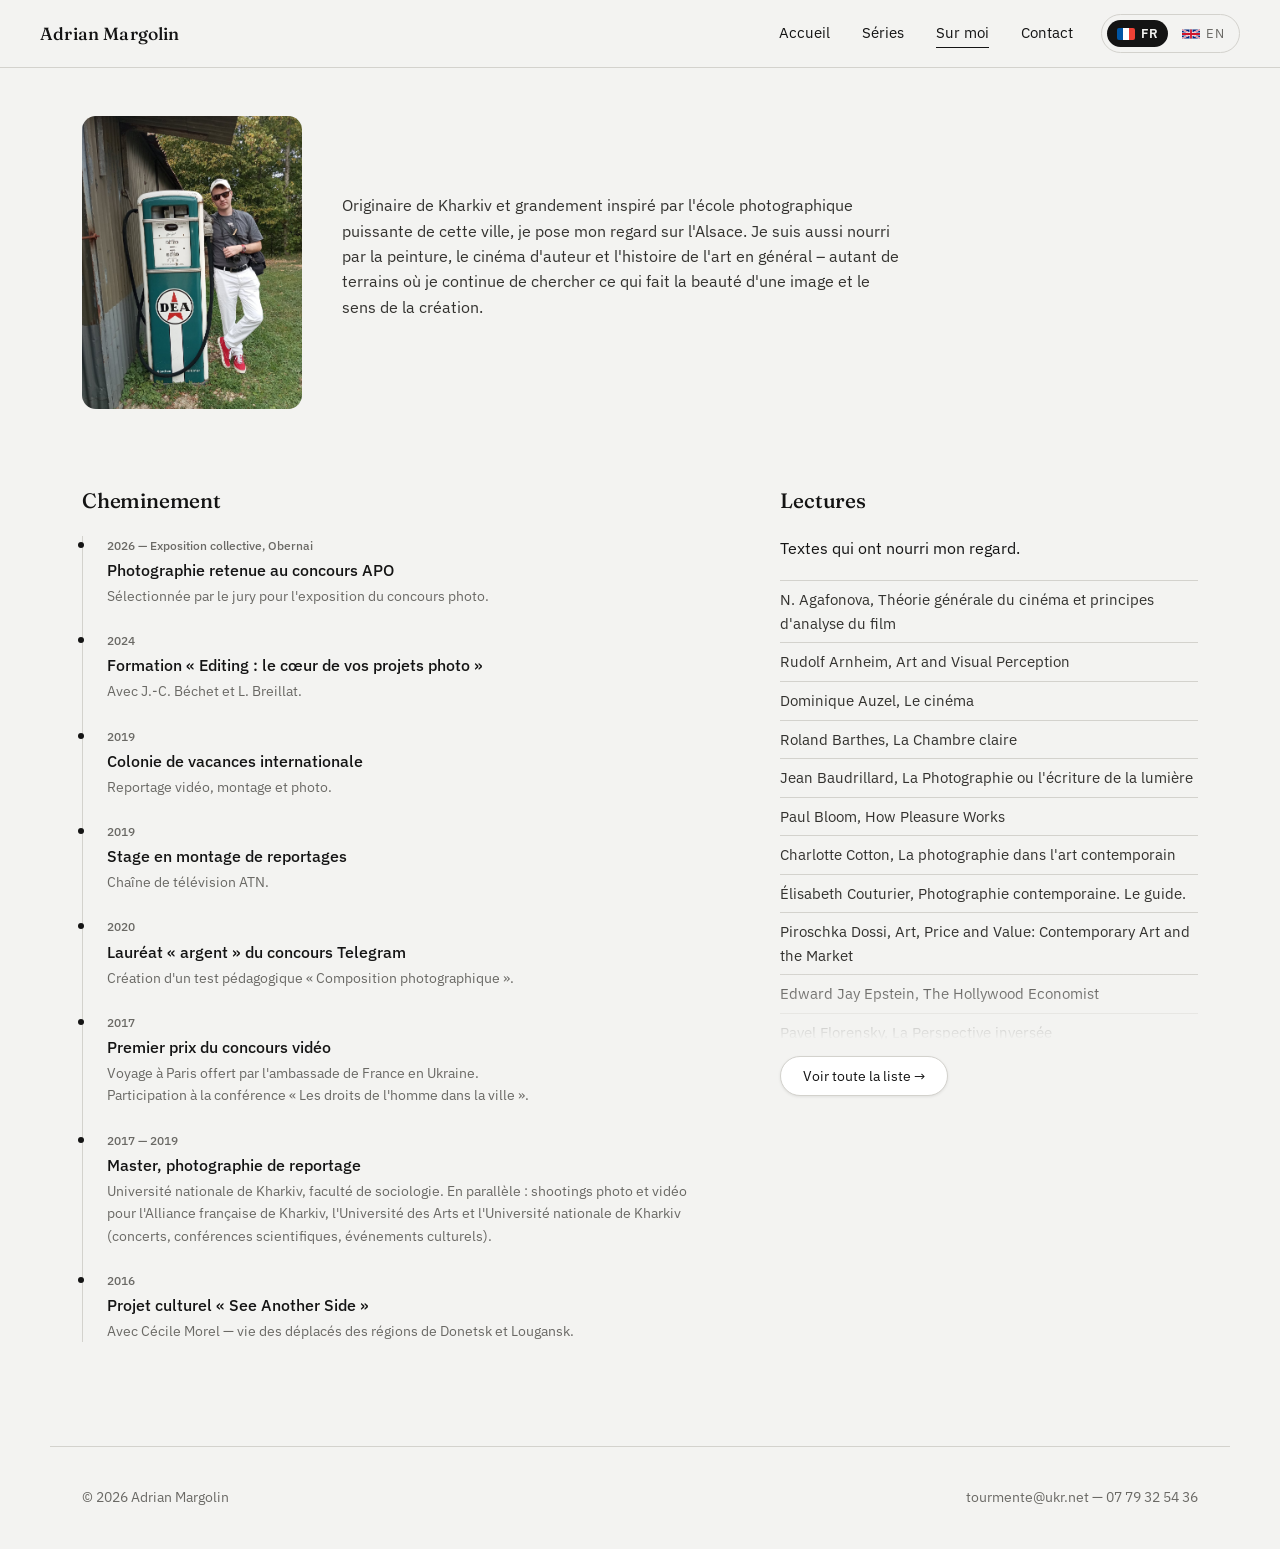
==== commit 918932a2: "Add files via upload" ====
--- a/apropos.html
+++ b/apropos.html
@@ -3,8 +3,8 @@
 <head>
 <meta charset="utf-8">
 <meta name="viewport" content="width=device-width, initial-scale=1">
-<title>Sur moi — Adrian Margolin</title>
-<meta name="description" content="Adrian Margolin, photographe originaire de Kharkiv, basé à Obernai, Strasbourg, Metz.">
+<title>Sur moi — Adrian Margolin, photographe originaire de Kharkiv</title>
+<meta name="description" content="Adrian Margolin, photographe originaire de Kharkiv, basé à Obernai, Strasbourg et Metz. Parcours, expositions et lectures.">
 <link rel="icon" type="image/svg+xml" href="assets/img/favicon.svg">
 <link rel="stylesheet" href="assets/css/style.css">
 <link rel="stylesheet" href="assets/css/contact.css">
@@ -113,7 +113,7 @@
   // { auteur, titre } — l'auteur n'est indiqué que lorsqu'il est connu avec certitude ;
   // pas de nom inventé pour les autres.
   var LECTURES = [
-    { titre: "General Theory of Cinema and Fundamentals of Film Analysis: "N. Agafonova" },
+    { titre: "Théorie générale du cinéma et principes d'analyse du film", auteur: "N. Agafonova" },
     { titre: "Art and Visual Perception", auteur: "Rudolf Arnheim" },
     { titre: "Le cinéma", auteur: "Dominique Auzel" },
     { titre: "La Chambre claire", auteur: "Roland Barthes" },
